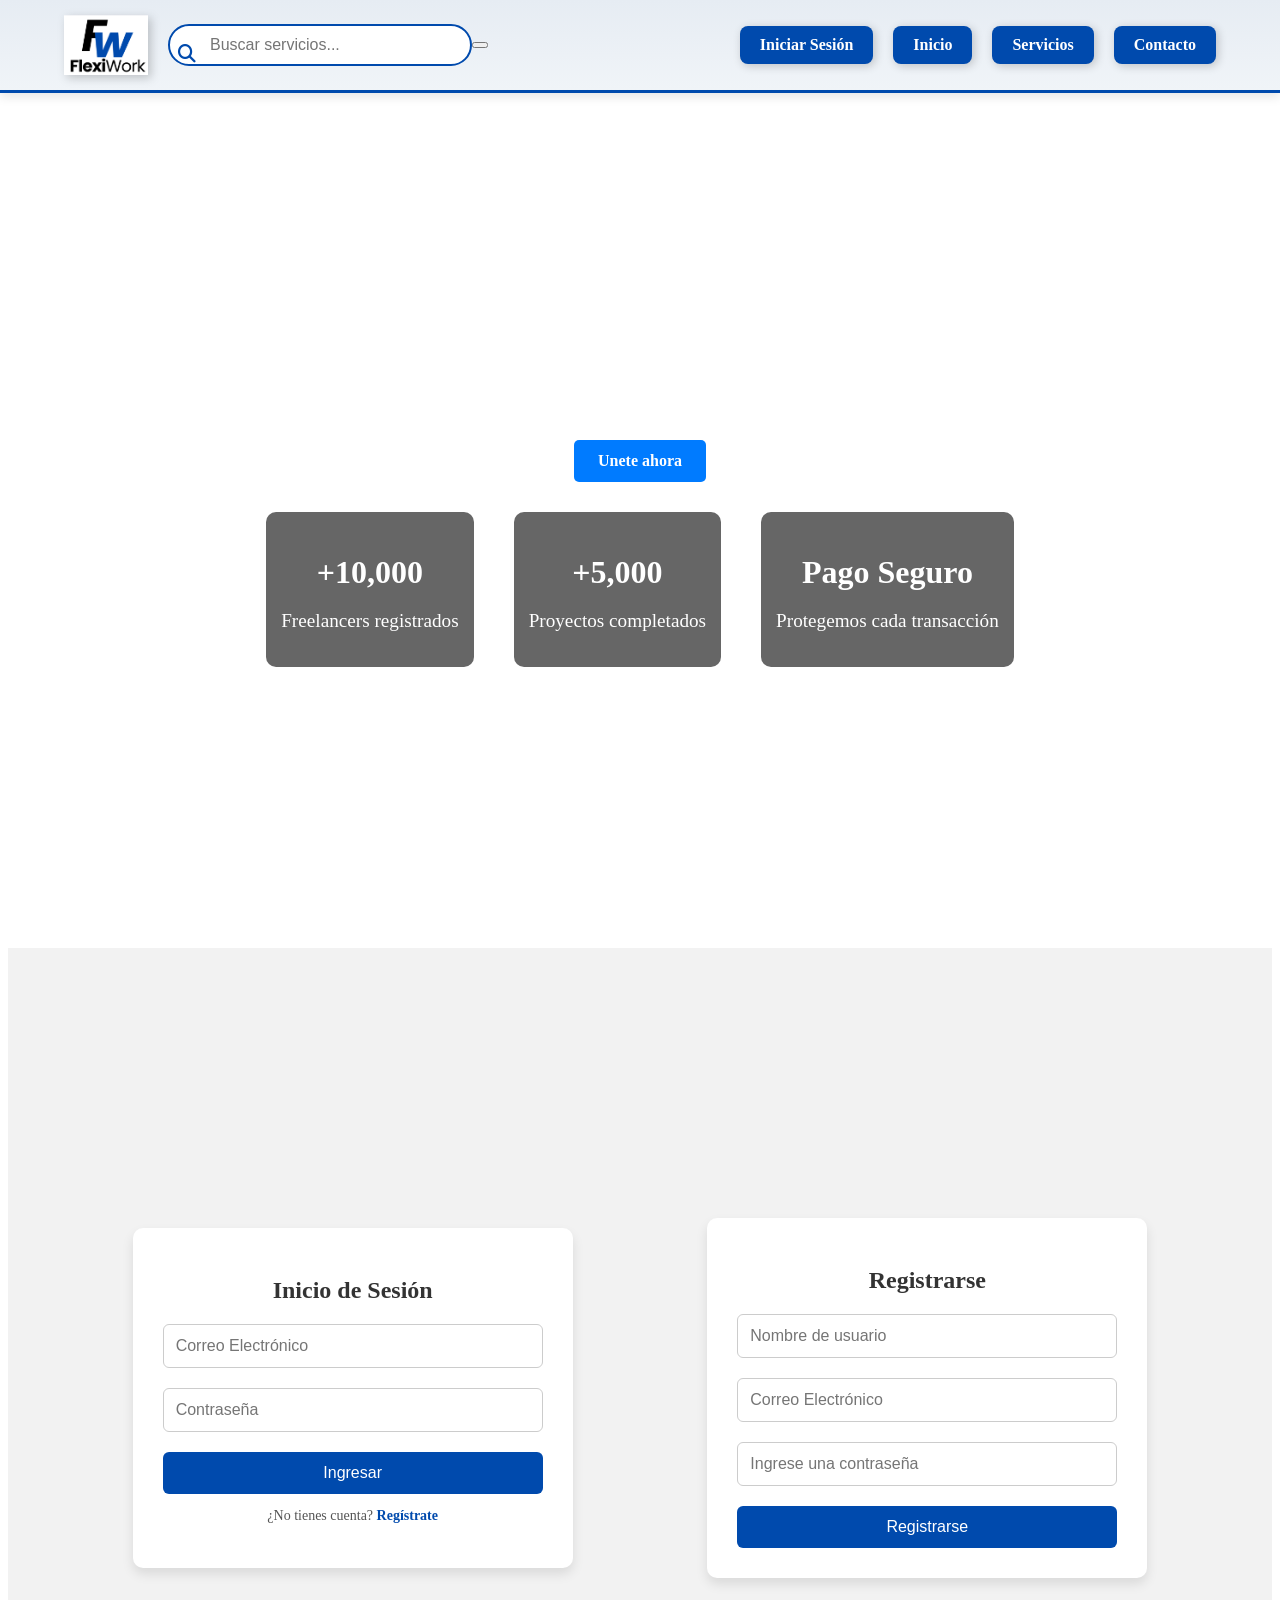
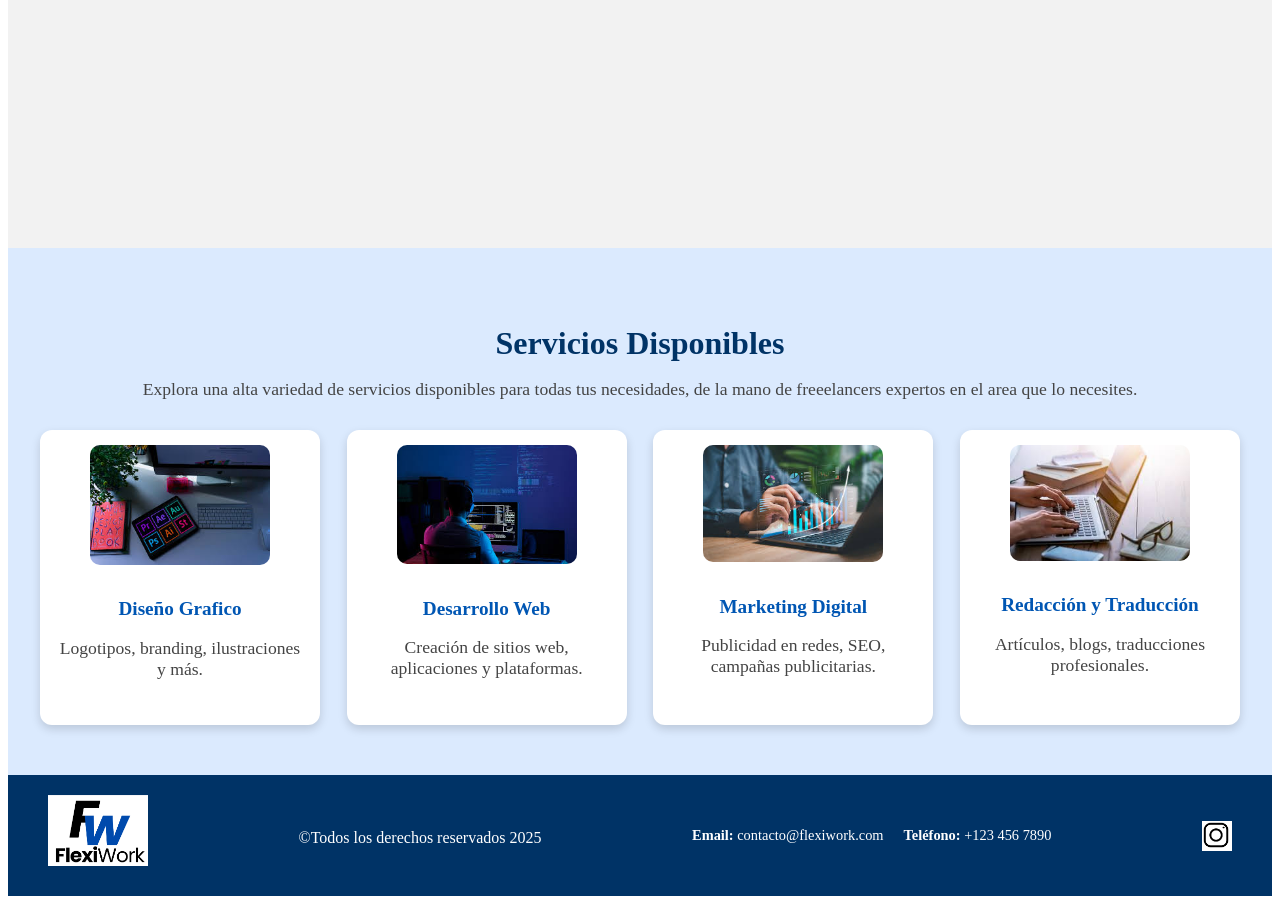
==== index.html @ df83493b "first commit" ====
<!DOCTYPE html>
<html lang="en">
<head>
    <meta charset="UTF-8">
    <meta name="viewport" content="width=device-width, initial-scale=1.0">
    <meta name="description" content="Breve descripción de tu negocio o página.">
    <meta name="keywords" content="Freelancing, freelancers, trabajo online">
    <meta name="author" content="FlexiWork">
    <link rel="stylesheet" href="./style/style.css">
    
    <title>FlexiWork</title>
</head>
<body>
    <header>
        <div class="header-left">
            <img src="img/Logo FlexiWork ultimo.png" alt="Logo FlexiWork">
            <div class="search-bar">
                <input type="text" placeholder="Buscar servicios...">
                <button><i class="fas fa-search"></i></button>
                <link rel="stylesheet" href="https://cdnjs.cloudflare.com/ajax/libs/font-awesome/6.4.2/css/all.min.css">
            </div>
        </div>
        <nav>
            <ul>
                <li><a href="#">Iniciar Sesión</a></li>
                <li><a href="#">Inicio</a></li>
                <li><a href="#">Servicios</a></li>
                <li><a href="#">Contacto</a></li>
            </ul>
        </nav>
    </header>
    
    <section id="Inicio">
            <h1>Encuentra al freelancer perfecto para tu proyecto</h1>
            <p>Conecta con miles de profesionales en tecnología, diseño y más.</p>
            <a href="#RegisterForm" class="boton-cta">Unete ahora</a>
            <div class="beneficios">
                <div>
                    <h2>+10,000</h2>
                    <p>Freelancers registrados</p>
                </div>
                <div>
                    <h2>+5,000</h2>
                    <p>Proyectos completados</p>
                </div>
                <div>
                    <h2>Pago Seguro</h2>
                    <p>Protegemos cada transacción</p>
                </div>
            </div>

    </section>
    <section id="Login">
        <div class="Contenedor FormularioContenedor">
            <h2>Inicio de Sesión</h2>
            <form id="LoginForm">
                <input type="email" placeholder="Correo Electrónico" required>
                <input type="password" placeholder="Contraseña" required>
                <button type="submit">Ingresar</button>
            </form>
            <p>¿No tienes cuenta? <a href="#registrarse">Regístrate</a></p>
        </div>
    
        <div class="Contenedor RegistroContenedor">
            <h2>Registrarse</h2>
            <form id="RegisterForm">
                <input type="text" placeholder="Nombre de usuario">
                <input type="email" placeholder="Correo Electrónico" required>
                <input type="password" placeholder="Ingrese una contraseña" required>
                <button type="submit">Registrarse</button>
            </form>
        </div>
    </section>
    
    <section id="Servicios">
        <h2>Servicios Disponibles</h2>
        <p>Explora una alta variedad de servicios disponibles para todas tus necesidades,
            de la mano de freeelancers expertos en el area que lo necesites.
        </p>
        <div class="ListaServicios">
            <div class="servicio">
                <img src="img/Diseño web.png">
                <h3>Diseño Grafico</h3>
                <p>Logotipos, branding, ilustraciones y más.</p>
            </div>

            <div class="servicio">
                <img src="img/Desarollo Web.png">
                <h3>Desarrollo Web</h3>
                <p>Creación de sitios web, aplicaciones y plataformas.</p>
            </div>   

            <div class="servicio">
                <img src="img/Marketing Digital.png">
                <h3>Marketing Digital</h3>
                <p>Publicidad en redes, SEO, campañas publicitarias.</p>
            </div>   

            <div class="servicio">
                <img src="img/Redaccion y traduccion.png">
                <h3>Redacción y Traducción</h3>
                <p>Artículos, blogs, traducciones profesionales.</p>
            </div>
        </div>
    </section>
    <footer id="Contacto">
        <img src="img/Logo FlexiWork ultimo.png">
        <h3>©Todos los derechos reservados 2025</h3>
        <div class="info-contacto">
            <p><strong>Email:</strong> contacto@flexiwork.com</p>
            <p><strong>Teléfono:</strong> +123 456 7890</p>
        </div>
    
        <div class="RedesSociales">
            <a href="https://www.instagram.com/" target="_blank">
                <img src="img/Instagram.icon">
            </a>
        </div>
    </footer>
</body>

</html>
---- style/style.css ----
/* Estilo del Header */
header {
    display: flex;
    justify-content: space-between;
    align-items: center;
    padding: 15px 5%;
    background: linear-gradient(to bottom, #E6ECF3, #F0F4F8); /* Degradado sutil */
    box-shadow: 0 4px 10px rgba(0, 0, 0, 0.1);
    position: fixed;
    width: 100%;
    top: 0;
    left: 0;
    z-index: 1000;
    box-sizing: border-box;
    border-bottom: 3px solid #004AAD;
}

/* Contenedor del logo y barra de búsqueda */
.header-left {
    display: flex;
    align-items: center;
    gap: 20px;
}

/* Logo */
header img {
    height: 60px;
    transition: transform 0.3s ease-in-out;
    filter: drop-shadow(3px 3px 5px rgba(0, 0, 0, 0.2));
}

header img:hover {
    transform: scale(1.1);
}

/* Barra de búsqueda */
.search-bar {
    position: relative;
    display: flex;
    align-items: center;
}

.search-bar input {
    width: 250px;
    padding: 10px;
    border: 2px solid #004AAD;
    border-radius: 25px;
    font-size: 16px;
    outline: none;
    transition: all 0.3s ease-in-out;
    padding-left: 40px;
}

.search-bar input:focus {
    width: 300px;
    box-shadow: 0 0 10px rgba(0, 74, 173, 0.5);
}

/* Ícono de búsqueda */
.search-bar i {
    position: absolute;
    left: 10px;
    color: #004AAD;
    font-size: 18px;
}

/* Botones */
nav ul {
    list-style: none;
    display: flex;
    gap: 20px;
    margin: 0;
    padding: 0;
}

nav ul li {
    display: inline;
}

nav ul li a {
    text-decoration: none;
    color: white;
    font-weight: bold;
    font-size: 16px;
    padding: 10px 20px;
    border-radius: 8px;
    background-color: #004AAD;
    transition: background-color 0.3s, transform 0.2s, box-shadow 0.3s;
    display: inline-block;
    white-space: nowrap;
    box-shadow: 2px 2px 10px rgba(0, 0, 0, 0.2);
}

/* Efecto al pasar el cursor */
nav ul li a:hover {
    background-color: #002D70;
    transform: translateY(-3px);
    box-shadow: 4px 4px 15px rgba(0, 74, 173, 0.4);
}

/* Ajuste para móviles */
@media (max-width: 768px) {
    header {
        flex-direction: column;
        text-align: center;
        padding: 10px;
    }

    .header-left {
        flex-direction: column;
        gap: 10px;
    }

    .search-bar input {
        width: 200px;
    }

    nav ul {
        flex-direction: column;
        gap: 10px;
    }
}


#Inicio{
    display: flex;
    flex-direction: column;
    align-items: center;
    justify-content: center;
    text-align: center;
    height: 100vh; /* Ocupa toda la pantalla */
    background-image: url('Imagenes/Trabajando\ en\ casa.png'); /* Imagen de fondo */
    background-size: cover;
    background-position: center;
    color: white;
    padding: 20px;
}

#Inicio h1 {
    font-size: 2.5rem;
    margin-bottom: 10px;
}

#Inicio p {
    font-size: 1.2rem;
    margin-bottom: 20px;
}
.boton-cta {
    display: inline-block;
    padding: 12px 24px;
    background-color: #007bff; /* Azul principal */
    color: white;
    text-decoration: none;
    font-weight: bold;
    border-radius: 5px;
    transition: background 0.3s ease;
}

.boton-cta:hover {
    background-color: #0056b3; /* Azul más oscuro al pasar el cursor */
}

.beneficios {
    display: flex;
    justify-content: center;
    gap: 40px;
    margin-top: 30px;
}

.beneficios div {
    text-align: center;
    background: rgba(0, 0, 0, 0.6); /* Fondo oscuro semitransparente */
    padding: 15px;
    border-radius: 10px;
}

.beneficios h2 {
    font-size: 2rem;
    margin-bottom: 5px;
}

.beneficios p {
    font-size: 1rem;
}

/* Estilos generales para Login */
#Login {
    display: flex;
    justify-content: space-evenly;
    align-items: center;
    gap: 30px;
    padding: 60px 20px;
    background-color: #f2f2f2; /* Color de fondo suave para contraste */
    min-height: 100vh;
    box-sizing: border-box;
}

.Contenedor {
    background-color: white;
    padding: 30px;
    border-radius: 10px;
    box-shadow: 0 6px 12px rgba(0, 0, 0, 0.1);
    width: 100%;
    max-width: 380px;
    transition: transform 0.3s ease-in-out, box-shadow 0.3s ease-in-out;
}

.Contenedor:hover {
    transform: translateY(-10px);
    box-shadow: 0 12px 24px rgba(0, 0, 0, 0.15);
}

/* Solo dentro de la sección #Login */
#Login h2 {
    text-align: center;
    color: #333;
    font-size: 24px;
    margin-bottom: 20px;
    font-weight: 600;
}

#Login form {
    display: flex;
    flex-direction: column;
    gap: 20px;
}

#Login input {
    padding: 12px;
    border: 1px solid #ccc;
    border-radius: 6px;
    font-size: 16px;
    outline: none;
    transition: border-color 0.3s;
}

#Login input:focus {
    border-color: #004AAD; /* Color de foco en inputs */
}

#Login button {
    padding: 12px;
    background-color: #004AAD;
    color: white;
    border: none;
    border-radius: 6px;
    font-size: 16px;
    cursor: pointer;
    transition: background-color 0.3s;
}

#Login button:hover {
    background-color: #00368d; /* Un tono más oscuro para el hover */
}

#Login p {
    text-align: center;
    font-size: 14px;
    color: #555;
}

#Login a {
    color: #004AAD;
    text-decoration: none;
    font-weight: bold;
}

#Login a:hover {
    text-decoration: underline;
}

/* Diseño responsivo */
@media screen and (max-width: 768px) {
    #Login {
        flex-direction: column;
        gap: 40px;
    }

    .Contenedor {
        max-width: 90%;
    }
}

    #Servicios {
        text-align: center;
        padding: 50px 20px;
        background-color: #dbeafe; /* Azul claro más vibrante */
    }
    
    #Servicios h2 {
        font-size: 2rem;
        margin-bottom: 10px;
        color: #003366; /* Azul más intenso */
    }
    
    #Servicios p {
        font-size: 1.1rem;
        color: #444;
        margin-bottom: 30px;
    }
    
    /* Contenedor de los servicios */
    .ListaServicios {
        display: flex;
        justify-content: space-between;
        gap: 15px;
        max-width: 1200px;
        margin: auto;
    }
    
    /* Tarjetas de cada servicio */
    .servicio {
        background: white;
        padding: 15px;
        border-radius: 12px; /* Bordes más suaves */
        box-shadow: 0 4px 10px rgba(0, 0, 0, 0.15);
        text-align: center;
        transition: transform 0.3s ease, box-shadow 0.3s ease;
        width: 250px; /* Cuadros más pequeños */
    }
    
    /* Imágenes más grandes */
    .servicio img {
        width: 180px; /* Tamaño aumentado para mejor visualización */
        height: auto;
        margin-bottom: 10px;
        border-radius: 10px;
    }
    
    .servicio h3 {
        font-size: 1.2rem;
        margin-bottom: 8px;
        color: #0056b3;
    }
    
    .servicio p {
        font-size: 0.95rem;
        color: #555;
    }
    
    /* Efecto hover llamativo */
    .servicio:hover {
        transform: scale(1.05);
        box-shadow: 0 6px 15px rgba(0, 0, 0, 0.25);
        background-color: #f8f9fa;
    }    
    footer {
        background-color: #003366; /* Azul oscuro */
        color: white;
        text-align: center;
        padding: 30px 20px;
    }
    
    footer img {
        width: 120px; /* Tamaño del logo en el footer */
        margin-bottom: 10px;
    }
    
    footer h3 {
        font-size: 1rem;
        margin-bottom: 10px;
        font-weight: 400;
    }
    
    .info-contacto p {
        font-size: 0.9rem;
        margin: 5px 0;
    }
    
    /* Estilos de los iconos de redes sociales */
    .RedesSociales {
        display: flex;
        justify-content: center;
        gap: 15px;
        margin-top: 15px;
    }
    
    .RedesSociales a img {
        width: 35px; /* Tamaño de los iconos */
        height: 35px;
        transition: transform 0.3s ease, opacity 0.3s ease;
    }
    
    /* Efecto hover */
    .RedesSociales a:hover img {
        transform: scale(1.2);
        opacity: 0.8;
    }
    footer {
        background-color: #003366; /* Azul oscuro */
        color: white;
        display: flex;
        justify-content: space-between;
        align-items: center;
        padding: 20px 40px;
        flex-wrap: wrap;
    }
    
    footer img {
        width: 100px; /* Tamaño del logo */
    }
    
    footer h3 {
        font-size: 1rem;
        font-weight: 400;
    }
    
    .info-contacto {
        display: flex;
        gap: 20px;
        font-size: 0.9rem;
    }
    
    /* Estilos de los iconos de redes sociales */
    .RedesSociales {
        display: flex;
        gap: 15px;
    }
    
    .RedesSociales a img {
        width: 30px; /* Tamaño de los iconos */
        height: 30px;
        transition: transform 0.3s ease, opacity 0.3s ease;
    }
    
    /* Efecto hover */
    .RedesSociales a:hover img {
        transform: scale(1.2);
        opacity: 0.8;
    }
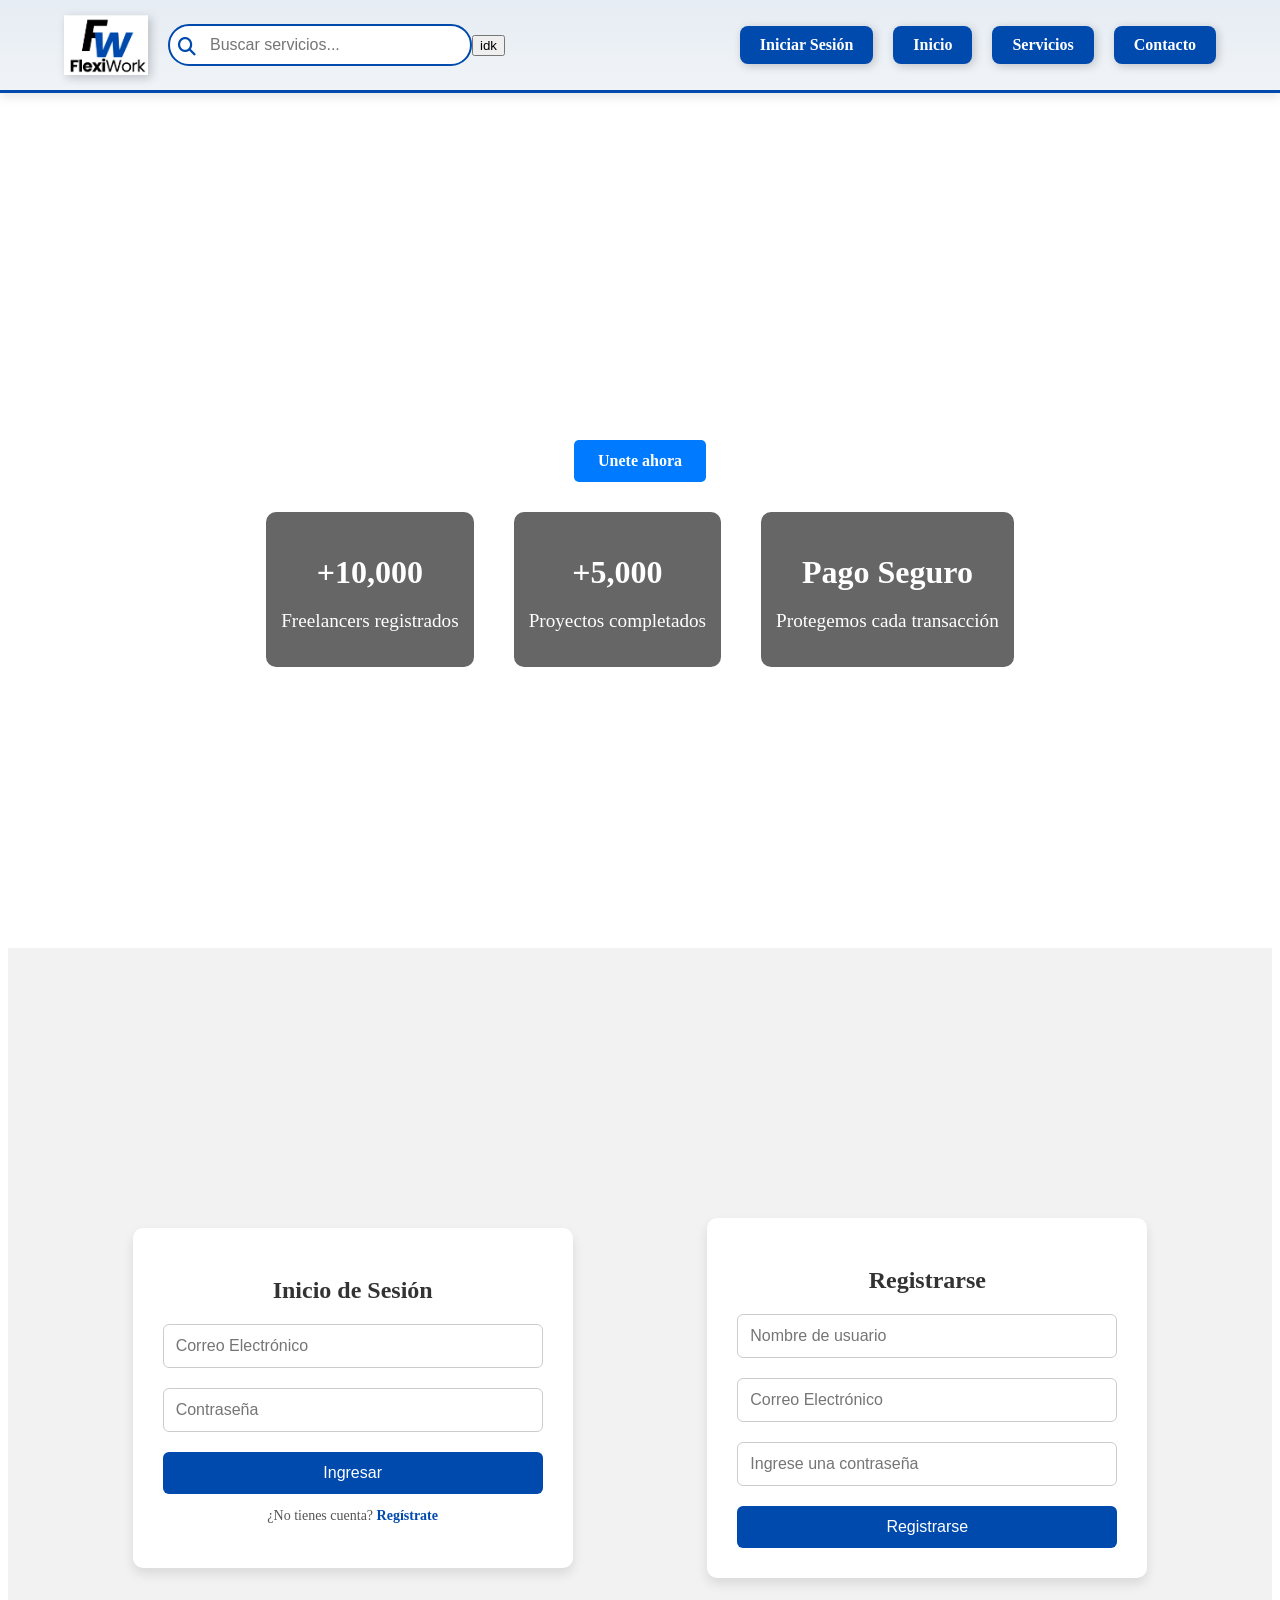
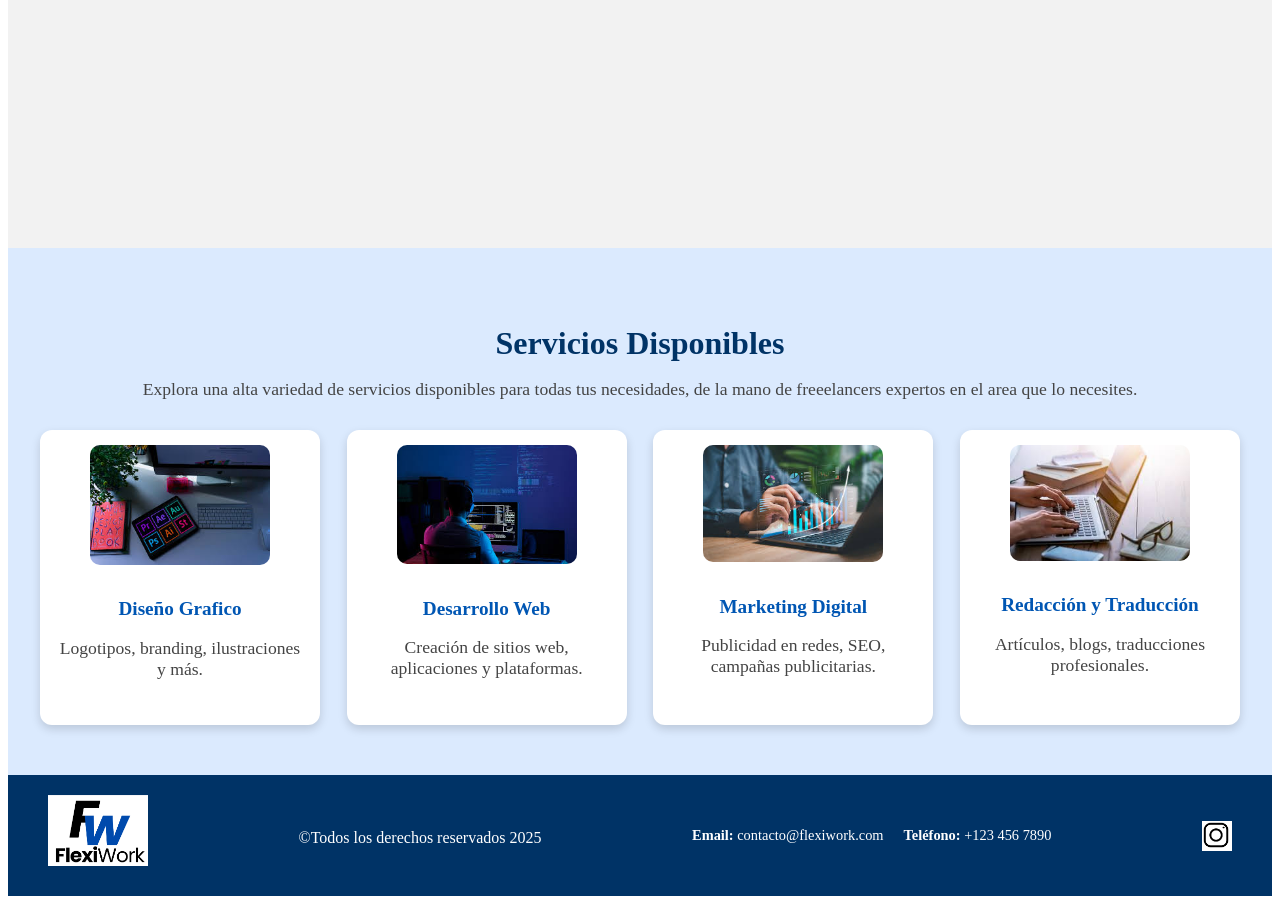
==== commit beae1b4a: "arreglando index" ====
--- a/index.html
+++ b/index.html
@@ -16,7 +16,7 @@
             <img src="img/Logo FlexiWork ultimo.png" alt="Logo FlexiWork">
             <div class="search-bar">
                 <input type="text" placeholder="Buscar servicios...">
-                <button><i class="fas fa-search"></i></button>
+                <button><i class="fas fa-search"></i>idk</button>
                 <link rel="stylesheet" href="https://cdnjs.cloudflare.com/ajax/libs/font-awesome/6.4.2/css/all.min.css">
             </div>
         </div>
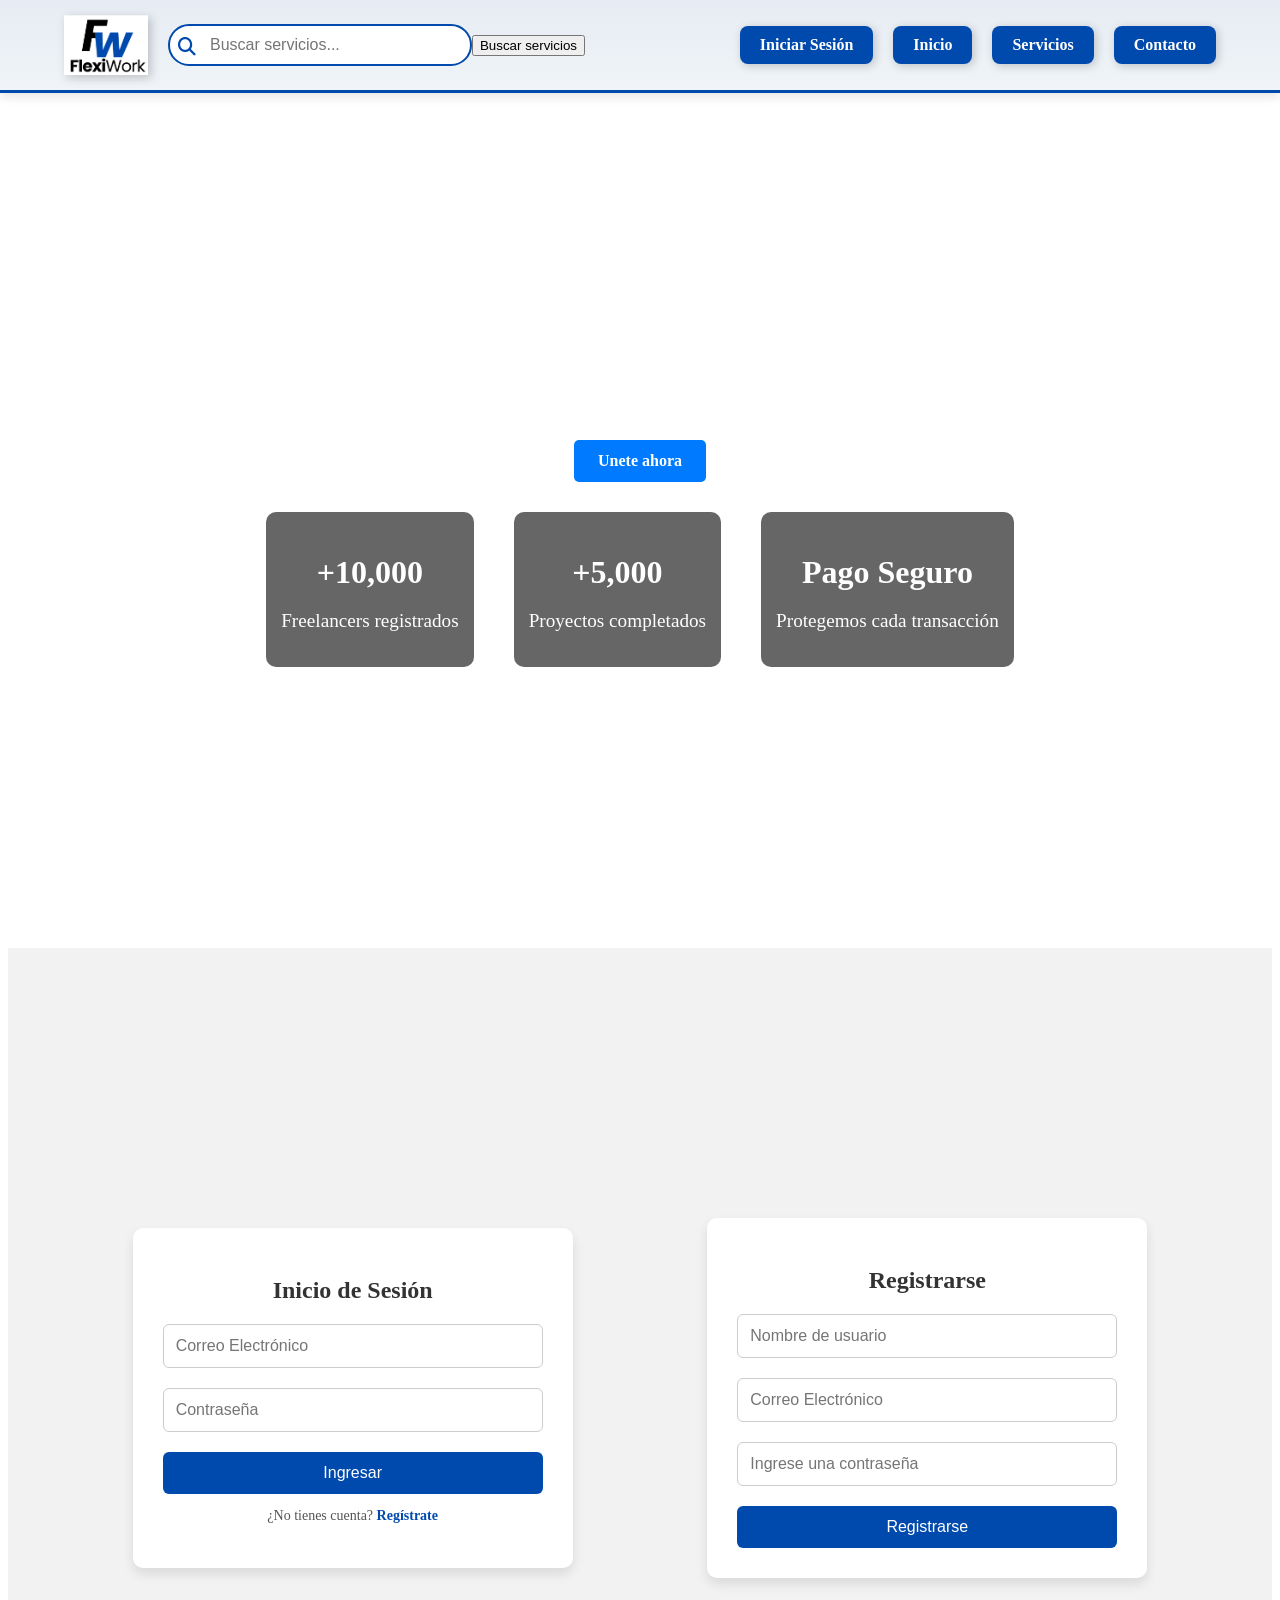
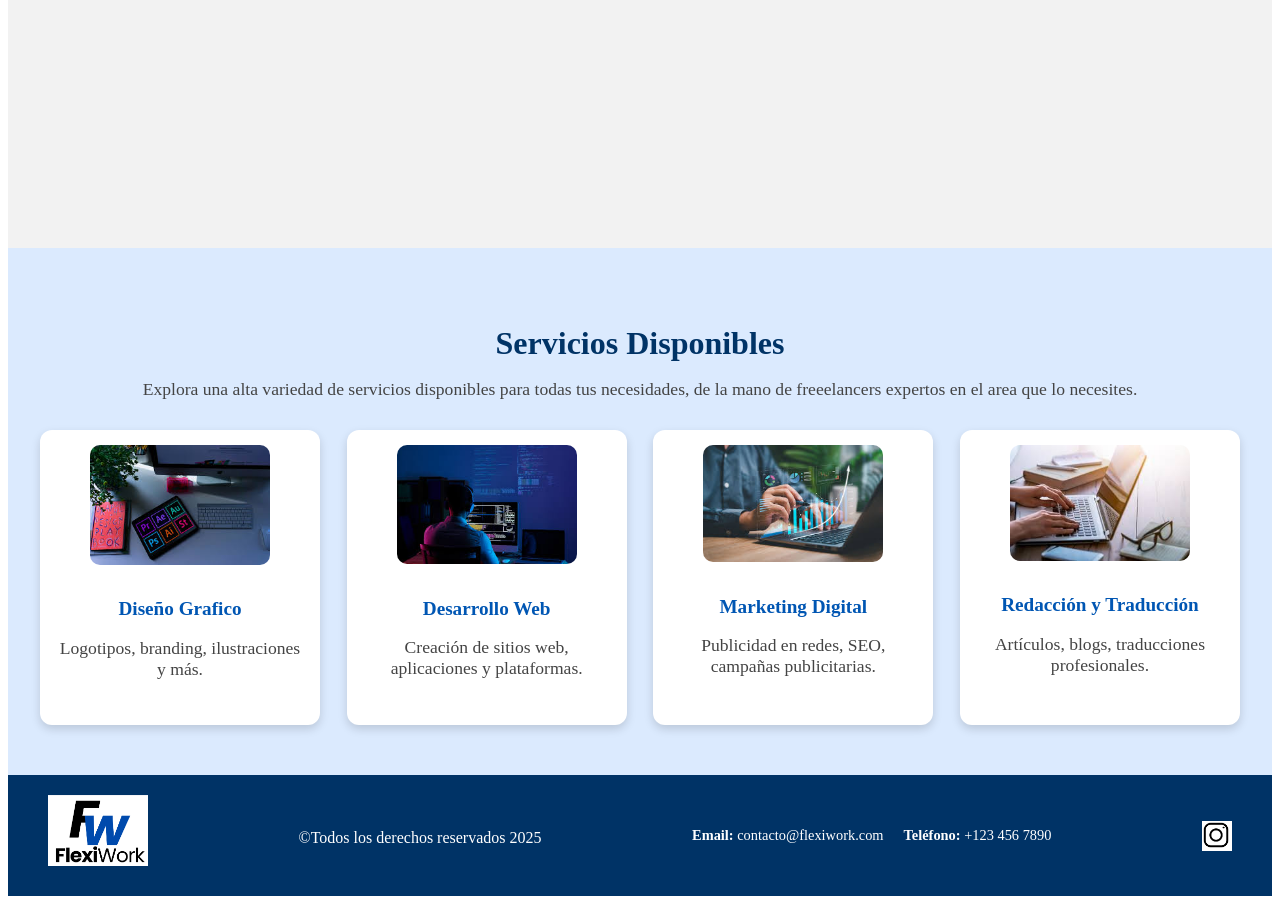
==== commit aad68158: "cambios random" ====
--- a/index.html
+++ b/index.html
@@ -16,7 +16,7 @@
             <img src="img/Logo FlexiWork ultimo.png" alt="Logo FlexiWork">
             <div class="search-bar">
                 <input type="text" placeholder="Buscar servicios...">
-                <button><i class="fas fa-search"></i>idk</button>
+                <button><i class="fas fa-search"></i>Buscar servicios</button>
                 <link rel="stylesheet" href="https://cdnjs.cloudflare.com/ajax/libs/font-awesome/6.4.2/css/all.min.css">
             </div>
         </div>
